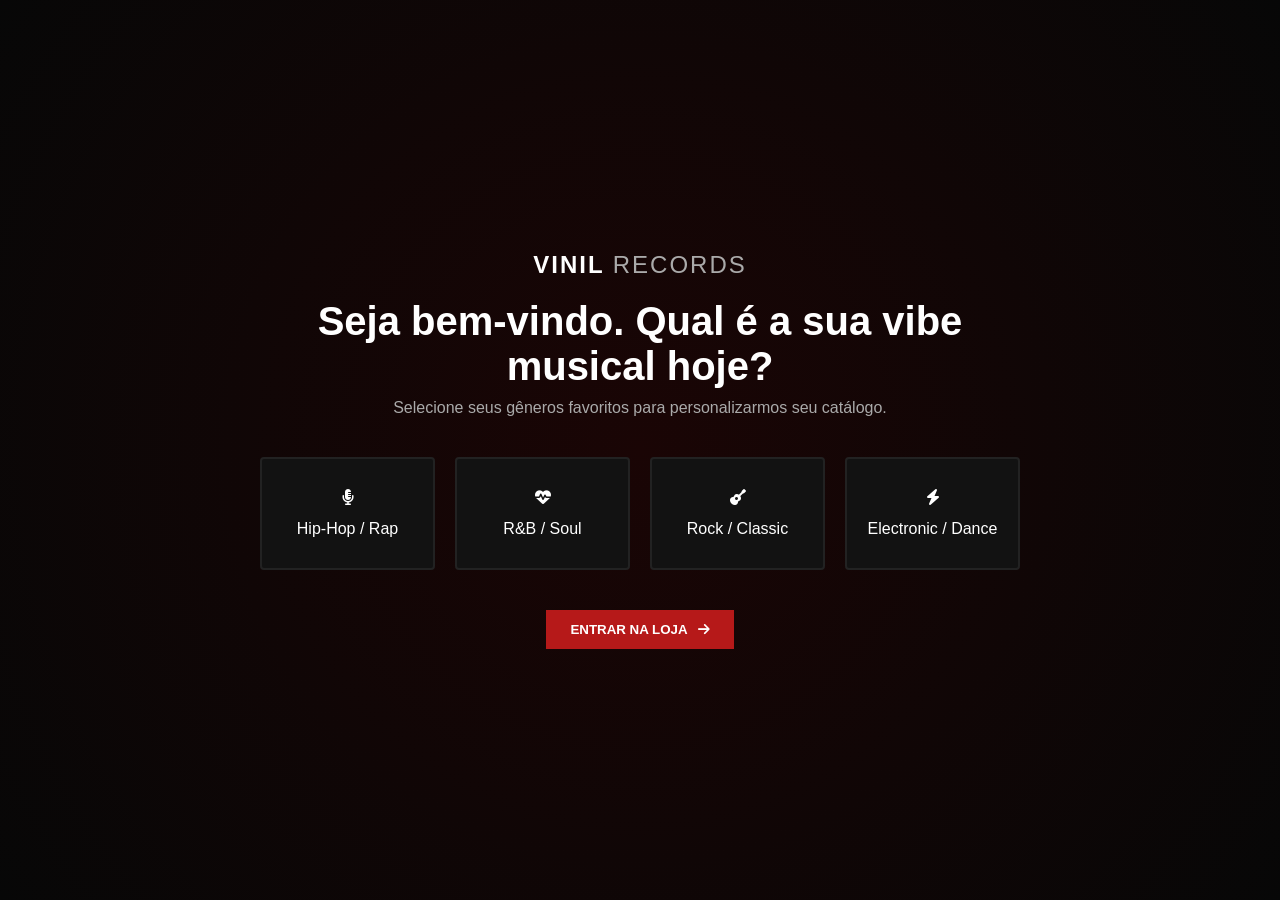
==== VinilStore/index.html @ 93c97008 "First Commit Add all stuff for project" ====
<!DOCTYPE html>
<html lang="pt-BR">
<head>
    <meta charset="UTF-8">
    <meta name="viewport" content="width=device-width, initial-scale=1.0">
    <title>Vinil Records - Catálogo</title>
    <link rel="stylesheet" href="style.css">
    <link rel="stylesheet" href="https://cdnjs.cloudflare.com/ajax/libs/font-awesome/6.4.0/css/all.min.css">
</head>
<body>

    <div id="main-screen" class="view-section active">
    
    <header class="main-header">
        <div class="logo">VINIL <span>RECORDS</span></div>
        <nav class="nav-links">
            <a href="#hero" class="active">INÍCIO</a>
            <a href="#catalog-data-container">CATÁLOGO</a>
            <a href="#featured-release">LANÇAMENTOS</a>
            <a href="#catalog-data-container">GÊNEROS</a> <a href="#store-features">SOBRE</a>
        </nav>
        <div class="header-actions">
            <button aria-label="Buscar"><i class="fa-solid fa-magnifying-glass"></i></button>
            <button aria-label="Perfil"><i class="fa-solid fa-user"></i></button>
            <button aria-label="Carrinho" class="cart-btn"><i class="fa-solid fa-basket-shopping"></i><span class="badge">2</span></button>
        </div>
    </header>

    <main id="hero" class="hero-container">
        <div class="hero-text">
            <h1>DESCUBRA O SOM <br>EM SUA FORMA MAIS PURA</h1>
            <p>Clássicos eternos e novos lançamentos. <br>Em vinil, como deve ser.</p>
            <div class="hero-buttons">
                <a href="#catalog-data-container" class="btn-primary" style="text-decoration: none;">EXPLORAR CATÁLOGO <i class="fa-solid fa-arrow-right"></i></a>
                <a href="#featured-release" class="btn-secondary" style="text-decoration: none;">LANÇAMENTOS DA SEMANA</a>
            </div>
        </div>
        <div class="hero-image">
            <div class="vinyl-disk">
                <div class="vinyl-label"></div>
            </div>
        </div>
    </main>

        <section class="catalog-sections" id="catalog-data-container">
            </section>

        <footer class="store-features">
            <div class="feature-item">
                <i class="fa-solid fa-record-vinyl"></i>
                <div>
                    <h4>LOJA ESPECIALIZADA</h4>
                    <p>Mais de 2.000 títulos em vinil</p>
                </div>
            </div>
            <div class="feature-item">
                <i class="fa-solid fa-box-open"></i>
                <div>
                    <h4>ENVIO SEGURO</h4>
                    <p>Embalagem especial para vinis</p>
                </div>
            </div>
            <div class="feature-item">
                <i class="fa-solid fa-shield-halved"></i>
                <div>
                    <h4>QUALIDADE GARANTIDA</h4>
                    <p>Vinil novo e lacrado</p>
                </div>
            </div>
            <div class="feature-item">
                <i class="fa-solid fa-headset"></i>
                <div>
                    <h4>ATENDIMENTO REAL</h4>
                    <p>Fale com quem entende</p>
                </div>
            </div>
        </footer>
    </div>

    <div id="product-screen" class="view-section">
        <div class="product-page-container">
            <button id="back-to-catalog" class="btn-secondary"><i class="fa-solid fa-arrow-left"></i> Voltar ao Catálogo</button>
            <div class="product-detail-wrapper" id="product-detail-content">
                </div>
        </div>
    </div>

    <script src="app.js"></script>
</body>
</html>
---- VinilStore/style.css ----
:root {
    --bg-dark: #070707;
    --bg-card: #121212;
    --accent-red: #b61919;
    --accent-red-hover: #e52222;
    --text-white: #ffffff;
    --text-gray: #aaaaaa;
    --border-color: #222222;
}

html {
    scroll-behavior: smooth;
}

* {
    margin: 0;
    padding: 0;
    box-sizing: border-box;
    font-family: 'Helvetica Neue', Helvetica, Arial, sans-serif;
}

body {
    background-color: var(--bg-dark);
    color: var(--text-white);
    overflow-x: hidden;
}

/* Background exclusivo para a página do quiz */
.quiz-page-bg {
    background: radial-gradient(circle at center, #1a0505 0%, var(--bg-dark) 100%);
    display: flex;
    align-items: center;
    justify-content: center;
    min-height: 100vh;
}

/* Controle de exibição interna (Catálogo vs Detalhes do Disco) */
.view-section {
    display: none;
}
.view-section.active {
    display: block;
}

/* Botões */
.btn-primary {
    background-color: var(--accent-red);
    color: var(--text-white);
    border: none;
    padding: 12px 24px;
    font-weight: bold;
    cursor: pointer;
    text-transform: uppercase;
    transition: background 0.3s;
    display: inline-flex;
    align-items: center;
    gap: 10px;
}
.btn-primary:hover { background-color: var(--accent-red-hover); }

.btn-secondary {
    background-color: transparent;
    color: var(--text-white);
    border: 1px solid var(--text-white);
    padding: 12px 24px;
    font-weight: bold;
    cursor: pointer;
    text-transform: uppercase;
    transition: all 0.3s;
}
.btn-secondary:hover { background-color: var(--text-white); color: var(--bg-dark); }

/* Grid de opções do formulário */
.quiz-container { text-align: center; max-width: 800px; padding: 20px; }
.quiz-container h2 { font-size: 2.5rem; margin: 20px 0 10px; }
.quiz-container p { color: var(--text-gray); margin-bottom: 40px; }
.quiz-options { display: grid; grid-template-columns: repeat(auto-fit, minmax(160px, 1fr)); gap: 20px; margin-bottom: 40px; }
.quiz-card input { display: none; }
.quiz-card .card-content {
    background-color: var(--bg-card);
    border: 2px solid var(--border-color);
    padding: 30px 20px;
    border-radius: 4px;
    cursor: pointer;
    display: flex;
    flex-direction: column;
    align-items: center;
    gap: 15px;
    transition: all 0.3s;
}
.quiz-card input:checked + .card-content { border-color: var(--accent-red); background-color: #220a0a; }
.quiz-card input:checked + .card-content i { color: var(--accent-red); }

/* Header e Hero */
.main-header { display: flex; justify-content: space-between; align-items: center; padding: 25px 5%; border-bottom: 1px solid var(--border-color); }
.logo { font-size: 1.5rem; font-weight: 900; letter-spacing: 2px; }
.logo span { color: var(--text-gray); font-weight: 300; }
.nav-links a { color: var(--text-gray); text-decoration: none; margin: 0 15px; font-size: 0.85rem; font-weight: bold; }
.nav-links a:hover, .nav-links a.active { color: var(--text-white); }
.header-actions { display: flex; gap: 20px; }
.header-actions button { background: none; border: none; color: var(--text-white); font-size: 1.1rem; cursor: pointer; position: relative; }
.cart-btn .badge { position: absolute; top: -8px; right: -10px; background-color: var(--accent-red); font-size: 0.7rem; padding: 2px 6px; border-radius: 50%; }

.hero-container { display: flex; align-items: center; justify-content: space-between; padding: 60px 5%; min-height: 60vh; }
.hero-text h1 { font-size: 3.8rem; font-weight: 900; line-height: 1.1; margin-bottom: 20px; }
.hero-text p { color: var(--text-gray); font-size: 1.2rem; margin-bottom: 35px; }
.hero-image { flex: 1; display: flex; justify-content: flex-end; }
.vinyl-disk { width: 380px; height: 380px; background: repeating-radial-gradient(#111, #111 2px, #181818 4px, #222 5px); border-radius: 50%; display: flex; align-items: center; justify-content: center; box-shadow: 0 0 30px rgba(0,0,0,0.8); }
.vinyl-label { width: 140px; height: 140px; background-color: var(--accent-red); border-radius: 50%; border: 5px solid #000; }

/* Carrosséis estilo Netflix */
.category-row { padding: 40px 5% 20px; }
.category-row h3 { font-size: 1.5rem; margin-bottom: 20px; text-transform: uppercase; }
.category-row h3 span { font-size: 0.7rem; color: var(--accent-red); margin-left: 10px; border: 1px solid var(--accent-red); padding: 2px 6px; }
.carousel { display: flex; gap: 20px; overflow-x: auto; padding-bottom: 15px; scroll-behavior: smooth; }
.carousel::-webkit-scrollbar { height: 6px; }
.carousel::-webkit-scrollbar-thumb { background-color: var(--border-color); border-radius: 4px; }
.carousel::-webkit-scrollbar-thumb:hover { background-color: var(--accent-red); }

/* Cartões do Álbum */
.album-card { min-width: 210px; max-width: 210px; background-color: var(--bg-card); padding: 12px; display: flex; flex-direction: column; transition: all 0.3s; cursor: pointer; }
.album-card:hover { border-color: #333; transform: translateY(-4px); }
.album-cover-wrapper { position: relative; width: 100%; padding-top: 100%; background-color: #222; margin-bottom: 12px; }
.album-cover-wrapper img { position: absolute; top: 0; left: 0; width: 100%; height: 100%; object-fit: cover; }
.artist-name { font-size: 0.75rem; font-weight: bold; text-transform: uppercase; }
.album-title { font-size: 0.85rem; color: var(--text-gray); white-space: nowrap; overflow: hidden; text-overflow: ellipsis; }
.album-footer { display: flex; justify-content: space-between; align-items: center; margin-top: 12px; }
.price { font-size: 0.9rem; font-weight: bold; color: var(--accent-red); }
.wishlist-btn { background: none; border: 1px solid #333; color: var(--text-gray); padding: 6px 8px; cursor: pointer; }

/* Banner Meio a Meio */
.featured-row-split { display: grid; grid-template-columns: 1fr 1fr; background-color: #0c0c0c; margin: 40px 5%; border: 1px solid var(--border-color); }
.featured-info-box { display: flex; flex-direction: column; justify-content: center; align-items: center; text-align: center; padding: 40px; }
.featured-tag { font-size: 0.75rem; color: var(--accent-red); letter-spacing: 2px; margin-bottom: 10px; }
.featured-info-box h2 { font-size: 2.2rem; font-weight: 800; }
.featured-info-box h3 { font-size: 1.2rem; color: var(--accent-red); margin-bottom: 20px; }
.featured-img-box { background-color: #050505; display: flex; justify-content: center; align-items: center; padding: 20px; }
.featured-img-box img { max-width: 80%; box-shadow: 0 10px 30px rgba(0,0,0,0.7); }

/* Rodapé */
.store-features { display: grid; grid-template-columns: repeat(auto-fit, minmax(220px, 1fr)); gap: 30px; padding: 40px 5%; border-top: 1px solid var(--border-color); background-color: #0a0a0a; margin-top: 60px; }
.feature-item { display: flex; align-items: center; gap: 15px; }
.feature-item i { font-size: 1.8rem; color: var(--accent-red); }
.feature-item h4 { font-size: 0.85rem; }
.feature-item p { font-size: 0.8rem; color: var(--text-gray); }

/* Detalhes do Produto */
.product-page-container { padding: 40px 5%; }
.product-detail-wrapper { display: grid; grid-template-columns: minmax(300px, 450px) 1fr; gap: 50px; margin-top: 40px; }
.product-image-side img { width: 100%; box-shadow: 0 15px 40px rgba(0,0,0,0.8); }
.product-info-side h2 { font-size: 3rem; font-weight: 900; }
.product-info-side .artist { font-size: 1.5rem; color: var(--text-gray); margin-bottom: 20px; }
.product-info-side .product-price { font-size: 2rem; color: var(--accent-red); font-weight: bold; margin-bottom: 30px; }
.tracklist { margin-top: 30px; border-top: 1px solid var(--border-color); padding-top: 20px; }
.tracklist ol { padding-left: 20px; color: var(--text-gray); line-height: 1.8; }
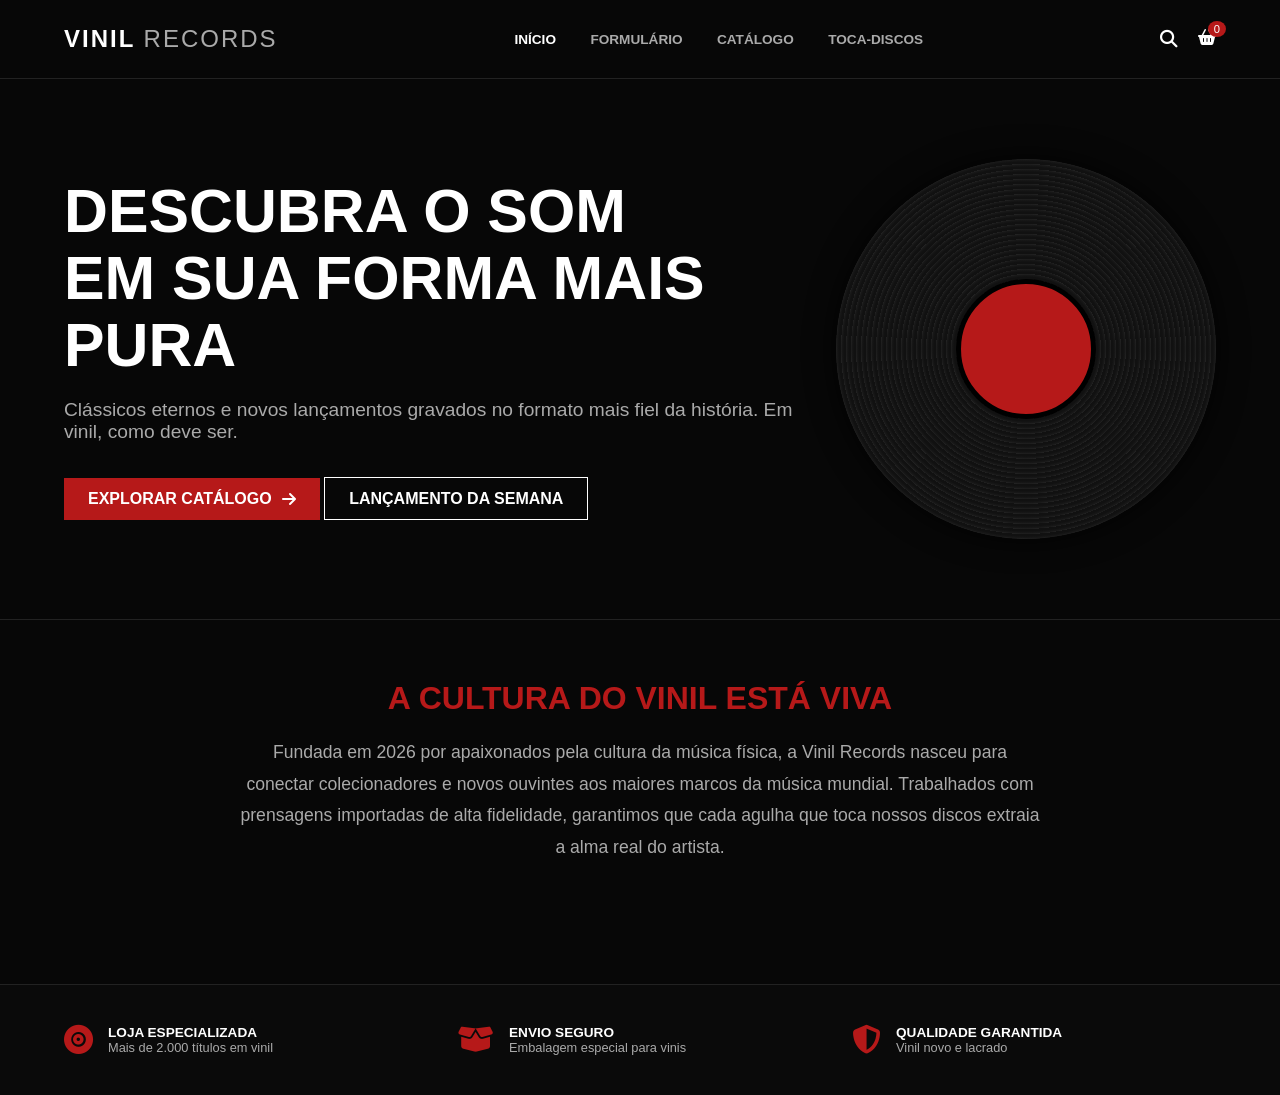
==== commit 1a4ca6c5: "New features New features of project !!" ====
--- a/VinilStore/index.html
+++ b/VinilStore/index.html
@@ -3,36 +3,37 @@
 <head>
     <meta charset="UTF-8">
     <meta name="viewport" content="width=device-width, initial-scale=1.0">
-    <title>Vinil Records - Catálogo</title>
+    <title>Vinil Records - Bem-vindo</title>
     <link rel="stylesheet" href="style.css">
     <link rel="stylesheet" href="https://cdnjs.cloudflare.com/ajax/libs/font-awesome/6.4.0/css/all.min.css">
 </head>
 <body>
 
-    <div id="main-screen" class="view-section active">
-    
     <header class="main-header">
         <div class="logo">VINIL <span>RECORDS</span></div>
         <nav class="nav-links">
-            <a href="#hero" class="active">INÍCIO</a>
-            <a href="#catalog-data-container">CATÁLOGO</a>
-            <a href="#featured-release">LANÇAMENTOS</a>
-            <a href="#catalog-data-container">GÊNEROS</a> <a href="#store-features">SOBRE</a>
-        </nav>
+            <a href="index.html" class="active">INÍCIO</a>
+            <a href="formulario.html">FORMULÁRIO</a>
+            <a href="catalogo.html">CATÁLOGO</a>
+            <a href="toca-discos.html">TOCA-DISCOS</a>
+         </nav>
         <div class="header-actions">
             <button aria-label="Buscar"><i class="fa-solid fa-magnifying-glass"></i></button>
-            <button aria-label="Perfil"><i class="fa-solid fa-user"></i></button>
-            <button aria-label="Carrinho" class="cart-btn"><i class="fa-solid fa-basket-shopping"></i><span class="badge">2</span></button>
+            
+            <a href="carrinho.html" aria-label="Carrinho" class="cart-btn" style="text-decoration: none; color: white; position: relative; display: inline-block;">
+                <i class="fa-solid fa-basket-shopping"></i>
+                <span class="badge" id="cart-counter">0</span>
+            </a>
         </div>
     </header>
 
-    <main id="hero" class="hero-container">
+    <main class="hero-container">
         <div class="hero-text">
             <h1>DESCUBRA O SOM <br>EM SUA FORMA MAIS PURA</h1>
-            <p>Clássicos eternos e novos lançamentos. <br>Em vinil, como deve ser.</p>
+            <p>Clássicos eternos e novos lançamentos gravados no formato mais fiel da história. Em vinil, como deve ser.</p>
             <div class="hero-buttons">
-                <a href="#catalog-data-container" class="btn-primary" style="text-decoration: none;">EXPLORAR CATÁLOGO <i class="fa-solid fa-arrow-right"></i></a>
-                <a href="#featured-release" class="btn-secondary" style="text-decoration: none;">LANÇAMENTOS DA SEMANA</a>
+                <a href="catalogo.html" class="btn-primary" style="text-decoration: none;">EXPLORAR CATÁLOGO <i class="fa-solid fa-arrow-right"></i></a>
+                <a href="catalogo.html#featured-release" class="btn-secondary" style="text-decoration: none;">LANÇAMENTO DA SEMANA</a>
             </div>
         </div>
         <div class="hero-image">
@@ -42,49 +43,45 @@
         </div>
     </main>
 
-        <section class="catalog-sections" id="catalog-data-container">
-            </section>
+    <section class="about-intro-section" style="padding: 60px 5%; border-top: 1px solid #222;">
+        <div style="max-width: 800px; margin: 0 auto; text-align: center;">
+            <h2 style="font-size: 2rem; margin-bottom: 20px; color: #b61919;">A CULTURA DO VINIL ESTÁ VIVA</h2>
+            <p style="color: #aaa; line-height: 1.8; font-size: 1.1rem;">
+                Fundada em 2026 por apaixonados pela cultura da música física, a Vinil Records nasceu para conectar colecionadores e novos ouvintes aos maiores marcos da música mundial. Trabalhados com prensagens importadas de alta fidelidade, garantimos que cada agulha que toca nossos discos extraia a alma real do artista.
+            </p>
+        </div>
+    </section>
 
-        <footer class="store-features">
-            <div class="feature-item">
-                <i class="fa-solid fa-record-vinyl"></i>
-                <div>
-                    <h4>LOJA ESPECIALIZADA</h4>
-                    <p>Mais de 2.000 títulos em vinil</p>
-                </div>
+    <footer class="store-features">
+        <div class="feature-item">
+            <i class="fa-solid fa-record-vinyl"></i>
+            <div>
+                <h4>LOJA ESPECIALIZADA</h4>
+                <p>Mais de 2.000 títulos em vinil</p>
             </div>
-            <div class="feature-item">
-                <i class="fa-solid fa-box-open"></i>
-                <div>
-                    <h4>ENVIO SEGURO</h4>
-                    <p>Embalagem especial para vinis</p>
-                </div>
+        </div>
+        <div class="feature-item">
+            <i class="fa-solid fa-box-open"></i>
+            <div>
+                <h4>ENVIO SEGURO</h4>
+                <p>Embalagem especial para vinis</p>
             </div>
-            <div class="feature-item">
-                <i class="fa-solid fa-shield-halved"></i>
-                <div>
-                    <h4>QUALIDADE GARANTIDA</h4>
-                    <p>Vinil novo e lacrado</p>
-                </div>
+        </div>
+        <div class="feature-item">
+            <i class="fa-solid fa-shield-halved"></i>
+            <div>
+                <h4>QUALIDADE GARANTIDA</h4>
+                <p>Vinil novo e lacrado</p>
             </div>
-            <div class="feature-item">
-                <i class="fa-solid fa-headset"></i>
-                <div>
-                    <h4>ATENDIMENTO REAL</h4>
-                    <p>Fale com quem entende</p>
-                </div>
-            </div>
-        </footer>
-    </div>
+        </div>
+    </footer>
 
-    <div id="product-screen" class="view-section">
-        <div class="product-page-container">
-            <button id="back-to-catalog" class="btn-secondary"><i class="fa-solid fa-arrow-left"></i> Voltar ao Catálogo</button>
-            <div class="product-detail-wrapper" id="product-detail-content">
-                </div>
-        </div>
-    </div>
-
-    <script src="app.js"></script>
+    <script>
+        //空 Atualiza contador de carrinho global se houver dados salvos
+        document.addEventListener('DOMContentLoaded', () => {
+            const count = localStorage.getItem('cart_count') || 0;
+            document.getElementById('cart-counter').textContent = count;
+        });
+    </script>
 </body>
 </html>
